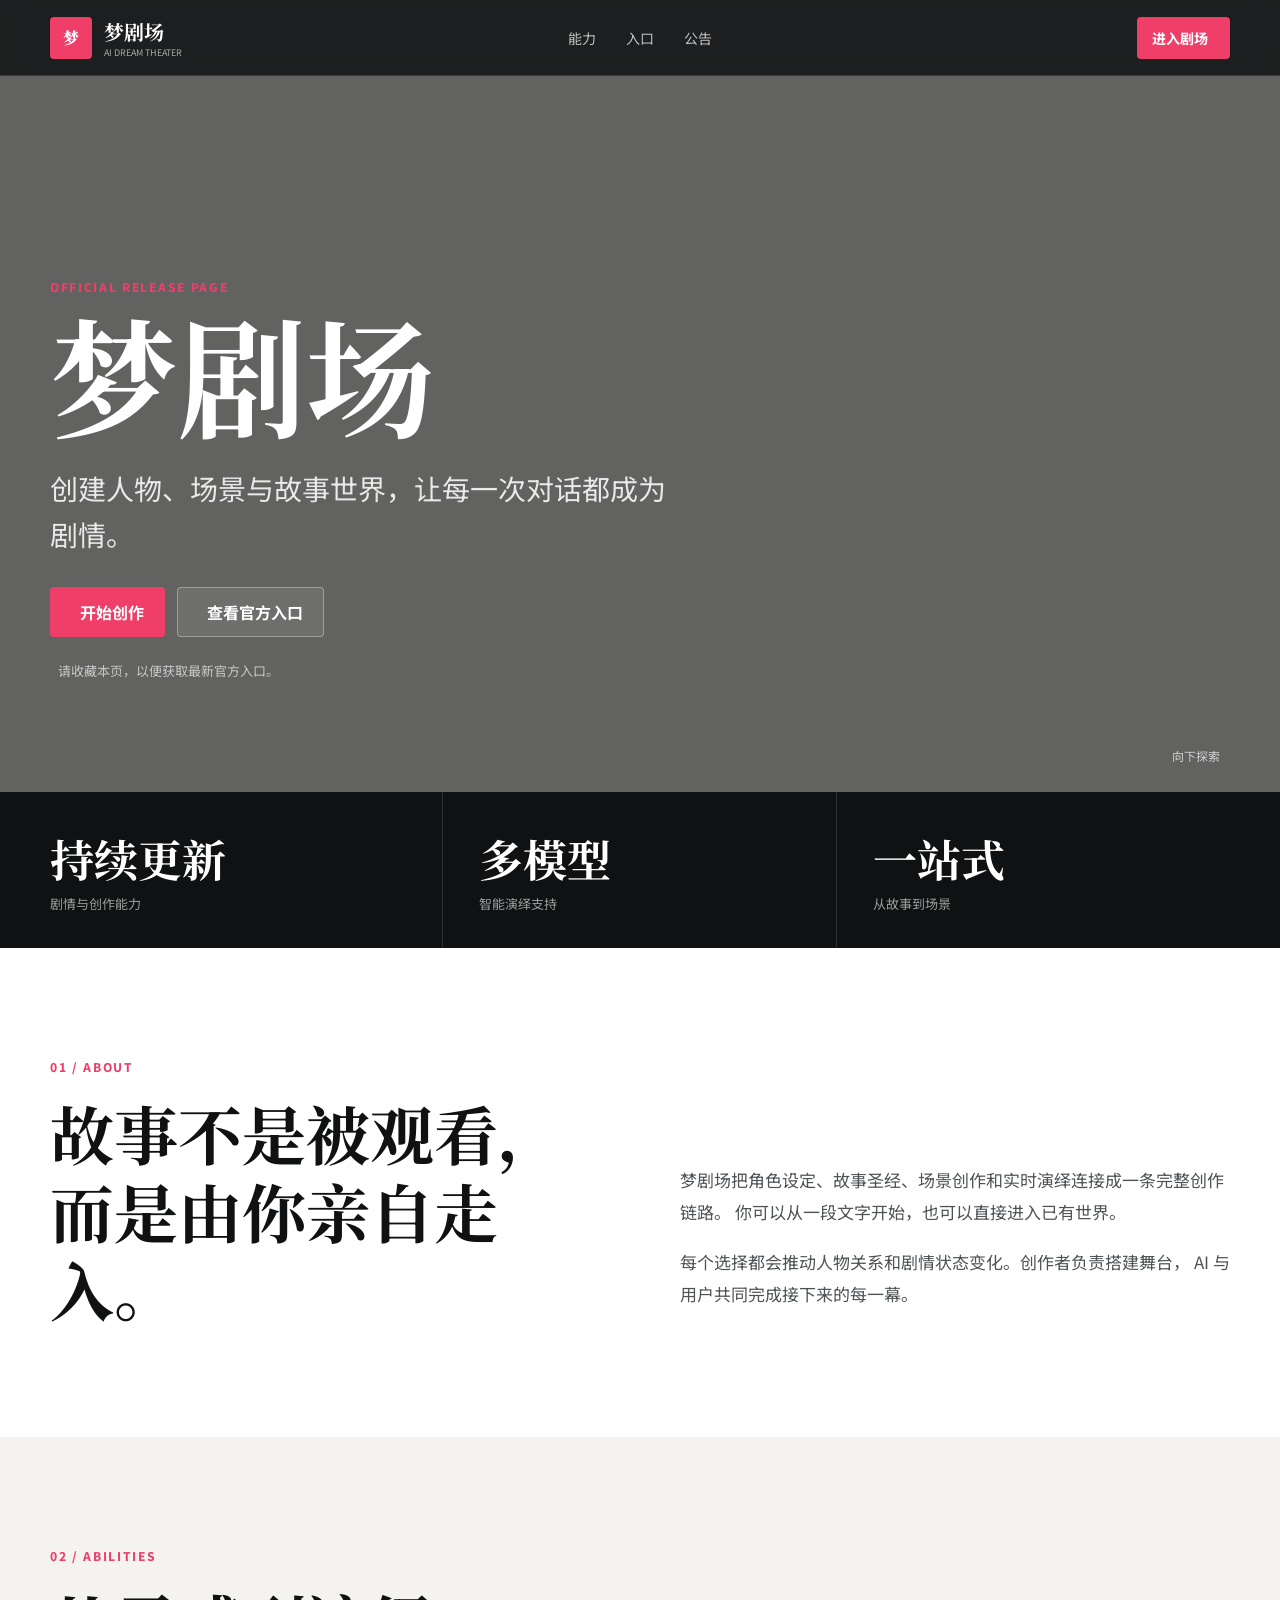
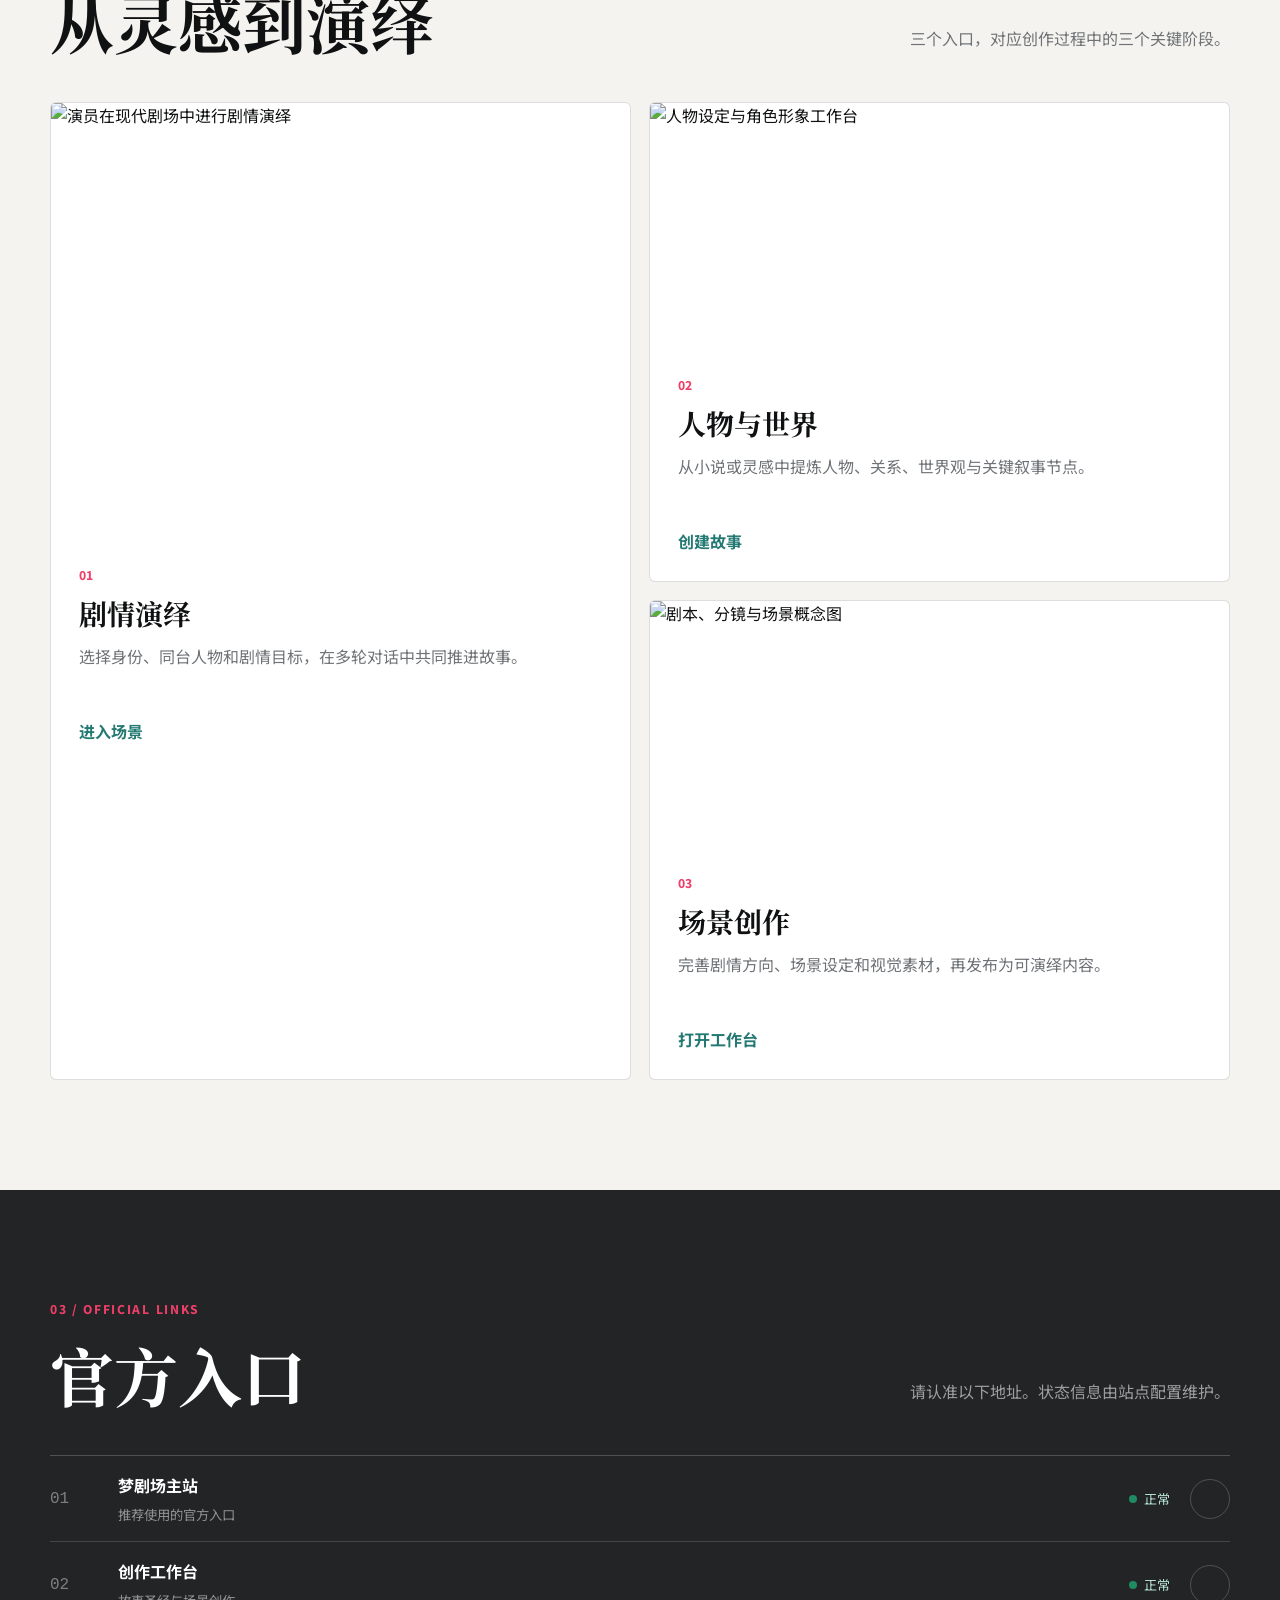
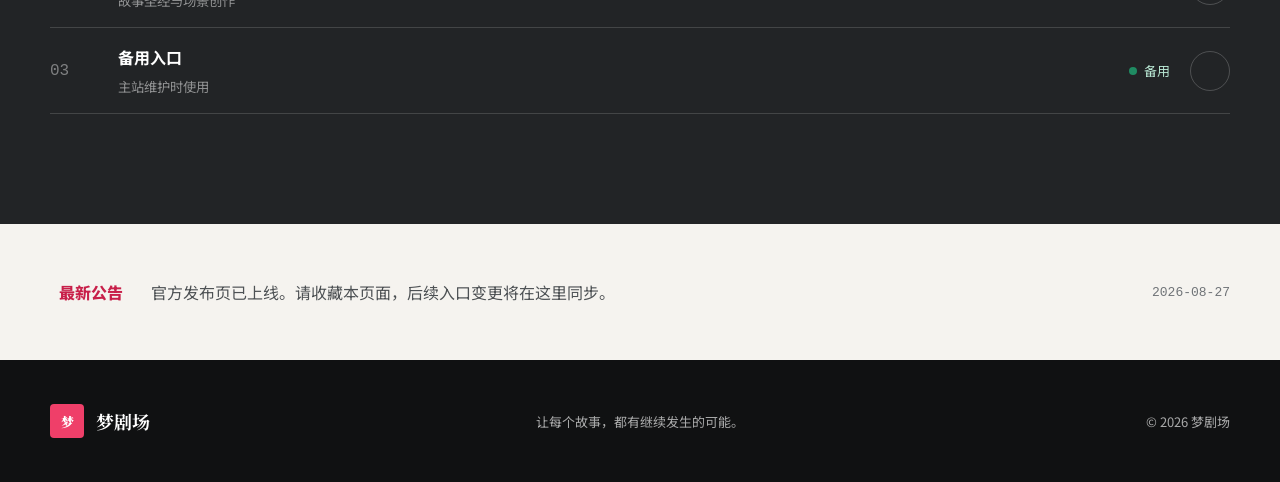
==== index.html @ 7f41c0f3 "feat: add Meng Theatre GitHub Pages site" ====
<!doctype html>
<html lang="zh-CN">
  <head>
    <meta charset="UTF-8" />
    <meta name="viewport" content="width=device-width, initial-scale=1.0" />
    <meta
      name="description"
      content="梦剧场官方发布页。进入 AI 剧情演绎、故事圣经创作与场景生成。"
    />
    <meta name="theme-color" content="#101112" />
    <meta property="og:title" content="梦剧场官方发布页" />
    <meta
      property="og:description"
      content="创建人物、场景与故事世界，让每一次对话都成为剧情。"
    />
    <link rel="icon" href="data:," />
    <title>梦剧场官方发布页</title>
    <link rel="preconnect" href="https://fonts.googleapis.com" />
    <link rel="preconnect" href="https://fonts.gstatic.com" crossorigin />
    <link
      href="https://fonts.googleapis.com/css2?family=Noto+Sans+SC:wght@400;500;600;700;800&family=Noto+Serif+SC:wght@600;700;900&display=swap"
      rel="stylesheet"
    />
    <link rel="stylesheet" href="./styles.css" />
  </head>
  <body>
    <a class="skip-link" href="#main">跳到主要内容</a>

    <header class="site-header">
      <a class="brand" href="#top" aria-label="梦剧场首页">
        <span class="brand-mark">梦</span>
        <span class="brand-copy">
          <strong data-site-name>梦剧场</strong>
          <small>AI DREAM THEATER</small>
        </span>
      </a>

      <nav aria-label="页面导航">
        <a href="#abilities">能力</a>
        <a href="#entrances">入口</a>
        <a href="#notice">公告</a>
      </nav>

      <a class="header-cta" data-primary-link href="#">
        进入剧场
        <i data-lucide="arrow-up-right" aria-hidden="true"></i>
      </a>
    </header>

    <main id="main">
      <section class="hero" id="top">
        <div class="hero-shade" aria-hidden="true"></div>
        <div class="hero-content">
          <p class="eyebrow">OFFICIAL RELEASE PAGE</p>
          <h1 data-site-name>梦剧场</h1>
          <p class="hero-lead" data-tagline>
            创建人物、场景与故事世界，让每一次对话都成为剧情。
          </p>
          <div class="hero-actions">
            <a class="button button-primary" data-primary-link href="#">
              <i data-lucide="sparkles" aria-hidden="true"></i>
              开始创作
            </a>
            <a class="button button-secondary" href="#entrances">
              <i data-lucide="radio-tower" aria-hidden="true"></i>
              查看官方入口
            </a>
          </div>
          <p class="browser-note">
            <i data-lucide="shield-check" aria-hidden="true"></i>
            请收藏本页，以便获取最新官方入口。
          </p>
        </div>
        <a class="hero-next" href="#stats" aria-label="继续浏览">
          <span>向下探索</span>
          <i data-lucide="arrow-down" aria-hidden="true"></i>
        </a>
      </section>

      <section class="stats-band" id="stats" aria-label="平台数据">
        <div class="stats-inner" id="stats-list"></div>
      </section>

      <section class="intro-band">
        <div class="section-shell intro-grid">
          <div>
            <p class="section-index">01 / ABOUT</p>
            <h2>故事不是被观看，<br />而是由你亲自走入。</h2>
          </div>
          <div class="intro-copy">
            <p>
              梦剧场把角色设定、故事圣经、场景创作和实时演绎连接成一条完整创作链路。
              你可以从一段文字开始，也可以直接进入已有世界。
            </p>
            <p>
              每个选择都会推动人物关系和剧情状态变化。创作者负责搭建舞台，
              AI 与用户共同完成接下来的每一幕。
            </p>
          </div>
        </div>
      </section>

      <section class="abilities section-shell" id="abilities">
        <div class="section-heading">
          <div>
            <p class="section-index">02 / ABILITIES</p>
            <h2>从灵感到演绎</h2>
          </div>
          <p>三个入口，对应创作过程中的三个关键阶段。</p>
        </div>

        <div class="feature-grid">
          <article class="feature-card feature-primary">
            <img
              src="https://copilot-cn.bytedance.net/api/ide/v1/text_to_image?prompt=cinematic%20Chinese%20theater%20stage%20with%20realistic%20actors%20rehearsing%20an%20emotional%20scene%2C%20modern%20interactive%20storytelling%20studio%2C%20warm%20spotlights%2C%20deep%20black%20and%20red%20palette%2C%20editorial%20photography%2C%20high%20detail%2C%20no%20text%2C%20no%20logo&image_size=landscape_4_3"
              alt="演员在现代剧场中进行剧情演绎"
            />
            <div class="feature-copy">
              <span class="feature-number">01</span>
              <h3>剧情演绎</h3>
              <p>选择身份、同台人物和剧情目标，在多轮对话中共同推进故事。</p>
              <a data-primary-link href="#">进入场景 <i data-lucide="arrow-right"></i></a>
            </div>
          </article>

          <article class="feature-card">
            <img
              src="https://copilot-cn.bytedance.net/api/ide/v1/text_to_image?prompt=realistic%20Chinese%20fantasy%20character%20design%20workspace%2C%20diverse%20character%20portraits%20and%20costume%20details%20on%20a%20studio%20wall%2C%20cinematic%20lighting%2C%20emerald%20and%20crimson%20accents%2C%20premium%20editorial%20photography%2C%20no%20text%2C%20no%20logo&image_size=landscape_4_3"
              alt="人物设定与角色形象工作台"
              loading="lazy"
            />
            <div class="feature-copy">
              <span class="feature-number">02</span>
              <h3>人物与世界</h3>
              <p>从小说或灵感中提炼人物、关系、世界观与关键叙事节点。</p>
              <a data-creator-link href="#">创建故事 <i data-lucide="arrow-right"></i></a>
            </div>
          </article>

          <article class="feature-card">
            <img
              src="https://copilot-cn.bytedance.net/api/ide/v1/text_to_image?prompt=realistic%20screenwriter%20desk%20with%20storyboards%2C%20scene%20cards%2C%20manuscript%20pages%20and%20cinematic%20concept%20art%2C%20clean%20creative%20studio%2C%20daylight%2C%20charcoal%20red%20and%20teal%20accents%2C%20high%20detail%2C%20no%20text%2C%20no%20logo&image_size=landscape_4_3"
              alt="剧本、分镜与场景概念图"
              loading="lazy"
            />
            <div class="feature-copy">
              <span class="feature-number">03</span>
              <h3>场景创作</h3>
              <p>完善剧情方向、场景设定和视觉素材，再发布为可演绎内容。</p>
              <a data-creator-link href="#">打开工作台 <i data-lucide="arrow-right"></i></a>
            </div>
          </article>
        </div>
      </section>

      <section class="entrances-band" id="entrances">
        <div class="section-shell">
          <div class="section-heading">
            <div>
              <p class="section-index">03 / OFFICIAL LINKS</p>
              <h2>官方入口</h2>
            </div>
            <p>请认准以下地址。状态信息由站点配置维护。</p>
          </div>

          <div class="entrance-list" id="entrance-list"></div>
        </div>
      </section>

      <section class="notice section-shell" id="notice">
        <div class="notice-title">
          <i data-lucide="megaphone" aria-hidden="true"></i>
          <span>最新公告</span>
        </div>
        <p id="notice-text">官方发布页已上线，请收藏本页面。</p>
        <time id="notice-date"></time>
      </section>
    </main>

    <footer>
      <div class="footer-brand">
        <span class="brand-mark">梦</span>
        <strong data-site-name>梦剧场</strong>
      </div>
      <p>让每个故事，都有继续发生的可能。</p>
      <p class="copyright">
        © <span id="year"></span> <span data-site-name>梦剧场</span>
      </p>
    </footer>

    <noscript>请启用 JavaScript 以显示最新官方入口。</noscript>
    <script src="https://unpkg.com/lucide@0.468.0/dist/umd/lucide.min.js"></script>
    <script src="./site.config.js"></script>
    <script src="./script.js"></script>
  </body>
</html>
---- styles.css ----
:root {
  --ink: #101112;
  --ink-soft: #222426;
  --paper: #f5f3ef;
  --paper-deep: #e8e5df;
  --white: #ffffff;
  --rose: #ef3f69;
  --rose-dark: #c8204a;
  --teal: #247a73;
  --green: #1f8b62;
  --muted: #6f7377;
  --line: rgba(16, 17, 18, 0.14);
  --shadow: 0 18px 50px rgba(16, 17, 18, 0.14);
  --shell: min(1180px, calc(100% - 48px));
}

* {
  box-sizing: border-box;
}

html {
  scroll-behavior: smooth;
}

body {
  margin: 0;
  color: var(--ink);
  background: var(--paper);
  font-family: "Noto Sans SC", system-ui, sans-serif;
  letter-spacing: 0;
}

a {
  color: inherit;
  text-decoration: none;
}

img {
  display: block;
  width: 100%;
}

button,
a {
  -webkit-tap-highlight-color: transparent;
}

.skip-link {
  position: fixed;
  top: 12px;
  left: 12px;
  z-index: 100;
  padding: 10px 14px;
  color: var(--white);
  background: var(--ink);
  transform: translateY(-150%);
}

.skip-link:focus {
  transform: translateY(0);
}

.site-header {
  position: fixed;
  top: 0;
  right: 0;
  left: 0;
  z-index: 20;
  display: grid;
  grid-template-columns: 1fr auto 1fr;
  align-items: center;
  min-height: 76px;
  padding: 10px max(24px, calc((100vw - 1180px) / 2));
  color: var(--white);
  background: rgba(16, 17, 18, 0.84);
  border-bottom: 1px solid rgba(255, 255, 255, 0.14);
  backdrop-filter: blur(14px);
}

.brand,
.footer-brand {
  display: inline-flex;
  align-items: center;
  gap: 12px;
}

.brand-mark {
  display: grid;
  width: 42px;
  height: 42px;
  place-items: center;
  color: var(--white);
  background: var(--rose);
  border-radius: 4px;
  font-family: "Noto Serif SC", serif;
  font-weight: 900;
}

.brand-copy {
  display: flex;
  flex-direction: column;
}

.brand-copy strong {
  font-family: "Noto Serif SC", serif;
  font-size: 20px;
}

.brand-copy small {
  color: rgba(255, 255, 255, 0.62);
  font-size: 9px;
}

nav {
  display: flex;
  gap: 30px;
  font-size: 14px;
}

nav a {
  color: rgba(255, 255, 255, 0.72);
}

nav a:hover,
nav a:focus-visible {
  color: var(--white);
}

.header-cta {
  display: inline-flex;
  align-items: center;
  justify-self: end;
  gap: 7px;
  padding: 11px 15px;
  color: var(--white);
  background: var(--rose);
  border-radius: 4px;
  font-size: 14px;
  font-weight: 700;
}

.header-cta svg,
.button svg,
.feature-copy a svg,
.browser-note svg,
.notice-title svg {
  width: 17px;
  height: 17px;
  flex: 0 0 auto;
}

.hero {
  position: relative;
  display: flex;
  min-height: min(820px, 88vh);
  align-items: flex-end;
  color: var(--white);
  background-image: url("https://copilot-cn.bytedance.net/api/ide/v1/text_to_image?prompt=grand%20modern%20Chinese%20theater%20interior%2C%20empty%20stage%20ready%20for%20an%20immersive%20story%2C%20crimson%20curtains%2C%20warm%20spotlights%2C%20subtle%20futuristic%20interactive%20screens%2C%20cinematic%20architectural%20photography%2C%20realistic%2C%20high%20detail%2C%20no%20people%2C%20no%20text%2C%20no%20logo&image_size=landscape_16_9");
  background-position: center;
  background-size: cover;
}

.hero-shade {
  position: absolute;
  inset: 0;
  background: rgba(9, 10, 11, 0.62);
}

.hero-content {
  position: relative;
  z-index: 1;
  width: var(--shell);
  margin: 0 auto;
  padding: 150px 0 112px;
}

.eyebrow,
.section-index {
  margin: 0 0 18px;
  color: var(--rose);
  font-size: 12px;
  font-weight: 800;
  letter-spacing: 0.14em;
}

.hero h1 {
  max-width: 800px;
  margin: 0;
  font-family: "Noto Serif SC", serif;
  font-size: clamp(64px, 10vw, 132px);
  line-height: 0.95;
  letter-spacing: 0;
}

.hero-lead {
  max-width: 620px;
  margin: 30px 0;
  color: rgba(255, 255, 255, 0.86);
  font-size: clamp(18px, 2.4vw, 28px);
  line-height: 1.65;
}

.hero-actions {
  display: flex;
  flex-wrap: wrap;
  gap: 12px;
}

.button {
  display: inline-flex;
  min-height: 50px;
  align-items: center;
  justify-content: center;
  gap: 9px;
  padding: 0 20px;
  border: 1px solid transparent;
  border-radius: 4px;
  font-weight: 700;
}

.button-primary {
  color: var(--white);
  background: var(--rose);
}

.button-primary:hover {
  background: var(--rose-dark);
}

.button-secondary {
  color: var(--white);
  background: rgba(255, 255, 255, 0.08);
  border-color: rgba(255, 255, 255, 0.32);
}

.browser-note {
  display: flex;
  align-items: center;
  gap: 8px;
  margin: 24px 0 0;
  color: rgba(255, 255, 255, 0.64);
  font-size: 13px;
}

.hero-next {
  position: absolute;
  right: max(24px, calc((100vw - 1180px) / 2));
  bottom: 28px;
  z-index: 1;
  display: flex;
  align-items: center;
  gap: 10px;
  color: rgba(255, 255, 255, 0.7);
  font-size: 12px;
}

.hero-next svg {
  width: 18px;
}

.stats-band {
  color: var(--white);
  background: var(--ink);
}

.stats-inner {
  display: grid;
  width: var(--shell);
  margin: 0 auto;
  grid-template-columns: repeat(3, 1fr);
}

.stat {
  padding: 34px 0;
  border-right: 1px solid rgba(255, 255, 255, 0.13);
}

.stat + .stat {
  padding-left: 36px;
}

.stat:last-child {
  border-right: 0;
}

.stat strong {
  display: block;
  font-family: "Noto Serif SC", serif;
  font-size: clamp(28px, 4vw, 44px);
}

.stat span {
  color: rgba(255, 255, 255, 0.58);
  font-size: 13px;
}

.section-shell {
  width: var(--shell);
  margin: 0 auto;
}

.intro-band {
  padding: 110px 0;
  background: var(--white);
}

.intro-grid {
  display: grid;
  grid-template-columns: 1fr 1fr;
  gap: 80px;
}

.intro-grid h2,
.section-heading h2 {
  margin: 0;
  font-family: "Noto Serif SC", serif;
  font-size: clamp(36px, 5vw, 64px);
  line-height: 1.22;
}

.intro-copy {
  align-self: end;
  color: #4f5356;
  font-size: 17px;
  line-height: 1.9;
}

.intro-copy p:first-child {
  margin-top: 0;
}

.abilities {
  padding: 110px 0;
}

.section-heading {
  display: flex;
  align-items: end;
  justify-content: space-between;
  gap: 40px;
  margin-bottom: 42px;
}

.section-heading > p {
  max-width: 390px;
  margin: 0 0 8px;
  color: var(--muted);
  line-height: 1.7;
}

.feature-grid {
  display: grid;
  grid-template-columns: repeat(2, 1fr);
  gap: 18px;
}

.feature-card {
  overflow: hidden;
  background: var(--white);
  border: 1px solid var(--line);
  border-radius: 6px;
}

.feature-primary {
  grid-row: span 2;
}

.feature-card img {
  height: 240px;
  object-fit: cover;
}

.feature-primary img {
  height: 430px;
}

.feature-copy {
  padding: 28px;
}

.feature-number {
  color: var(--rose);
  font-size: 12px;
  font-weight: 800;
}

.feature-copy h3 {
  margin: 8px 0 10px;
  font-family: "Noto Serif SC", serif;
  font-size: 28px;
}

.feature-copy p {
  min-height: 54px;
  margin: 0 0 22px;
  color: var(--muted);
  line-height: 1.7;
}

.feature-copy a {
  display: inline-flex;
  align-items: center;
  gap: 8px;
  color: var(--teal);
  font-weight: 700;
}

.entrances-band {
  padding: 110px 0;
  color: var(--white);
  background: var(--ink-soft);
}

.entrances-band .section-heading > p {
  color: rgba(255, 255, 255, 0.56);
}

.entrance-list {
  border-top: 1px solid rgba(255, 255, 255, 0.2);
}

.entrance {
  display: grid;
  grid-template-columns: 48px 1fr auto auto;
  align-items: center;
  gap: 20px;
  min-height: 86px;
  border-bottom: 1px solid rgba(255, 255, 255, 0.15);
}

.entrance-index {
  color: rgba(255, 255, 255, 0.42);
  font-family: ui-monospace, monospace;
}

.entrance-copy strong {
  display: block;
  margin-bottom: 4px;
}

.entrance-copy small {
  color: rgba(255, 255, 255, 0.5);
}

.entrance-status {
  display: inline-flex;
  align-items: center;
  gap: 7px;
  color: #b9e8d4;
  font-size: 13px;
}

.status-dot {
  width: 8px;
  height: 8px;
  background: var(--green);
  border-radius: 50%;
}

.entrance-arrow {
  display: grid;
  width: 40px;
  height: 40px;
  place-items: center;
  border: 1px solid rgba(255, 255, 255, 0.2);
  border-radius: 50%;
}

.entrance-arrow svg {
  width: 18px;
}

.notice {
  display: grid;
  grid-template-columns: auto 1fr auto;
  align-items: center;
  gap: 28px;
  padding-top: 56px;
  padding-bottom: 56px;
}

.notice-title {
  display: flex;
  align-items: center;
  gap: 9px;
  color: var(--rose-dark);
  font-weight: 800;
}

.notice p {
  margin: 0;
  color: #4d5154;
}

.notice time {
  color: var(--muted);
  font-family: ui-monospace, monospace;
  font-size: 13px;
}

footer {
  display: grid;
  grid-template-columns: 1fr auto 1fr;
  align-items: center;
  gap: 28px;
  padding: 44px max(24px, calc((100vw - 1180px) / 2));
  color: rgba(255, 255, 255, 0.64);
  background: var(--ink);
  font-size: 13px;
}

footer .brand-mark {
  width: 34px;
  height: 34px;
}

footer strong {
  color: var(--white);
  font-family: "Noto Serif SC", serif;
  font-size: 18px;
}

footer p {
  margin: 0;
}

.copyright {
  justify-self: end;
}

a:focus-visible {
  outline: 3px solid #65cfc3;
  outline-offset: 3px;
}

@media (max-width: 760px) {
  :root {
    --shell: min(100% - 32px, 1180px);
  }

  .site-header {
    grid-template-columns: 1fr auto;
    min-height: 66px;
    padding: 8px 16px;
  }

  .brand-copy small,
  .site-header nav {
    display: none;
  }

  .brand-mark {
    width: 38px;
    height: 38px;
  }

  .header-cta {
    padding: 10px 12px;
  }

  .hero {
    min-height: 84vh;
  }

  .hero-content {
    padding: 128px 0 94px;
  }

  .hero h1 {
    font-size: 64px;
  }

  .hero-lead {
    font-size: 18px;
  }

  .hero-actions {
    display: grid;
  }

  .button {
    width: 100%;
  }

  .hero-next {
    display: none;
  }

  .stats-inner {
    grid-template-columns: 1fr;
  }

  .stat,
  .stat + .stat {
    padding: 22px 0;
    border-right: 0;
    border-bottom: 1px solid rgba(255, 255, 255, 0.13);
  }

  .stat:last-child {
    border-bottom: 0;
  }

  .intro-band,
  .abilities,
  .entrances-band {
    padding: 72px 0;
  }

  .intro-grid,
  .feature-grid {
    grid-template-columns: 1fr;
    gap: 30px;
  }

  .intro-grid {
    gap: 36px;
  }

  .section-heading {
    align-items: start;
    flex-direction: column;
    gap: 18px;
  }

  .feature-primary {
    grid-row: auto;
  }

  .feature-card img,
  .feature-primary img {
    height: 250px;
  }

  .entrance {
    grid-template-columns: 34px 1fr auto;
    gap: 12px;
    padding: 16px 0;
  }

  .entrance-status {
    display: none;
  }

  .notice {
    grid-template-columns: 1fr;
    gap: 12px;
  }

  footer {
    grid-template-columns: 1fr;
    text-align: left;
  }

  .copyright {
    justify-self: start;
  }
}

@media (prefers-reduced-motion: reduce) {
  html {
    scroll-behavior: auto;
  }
}
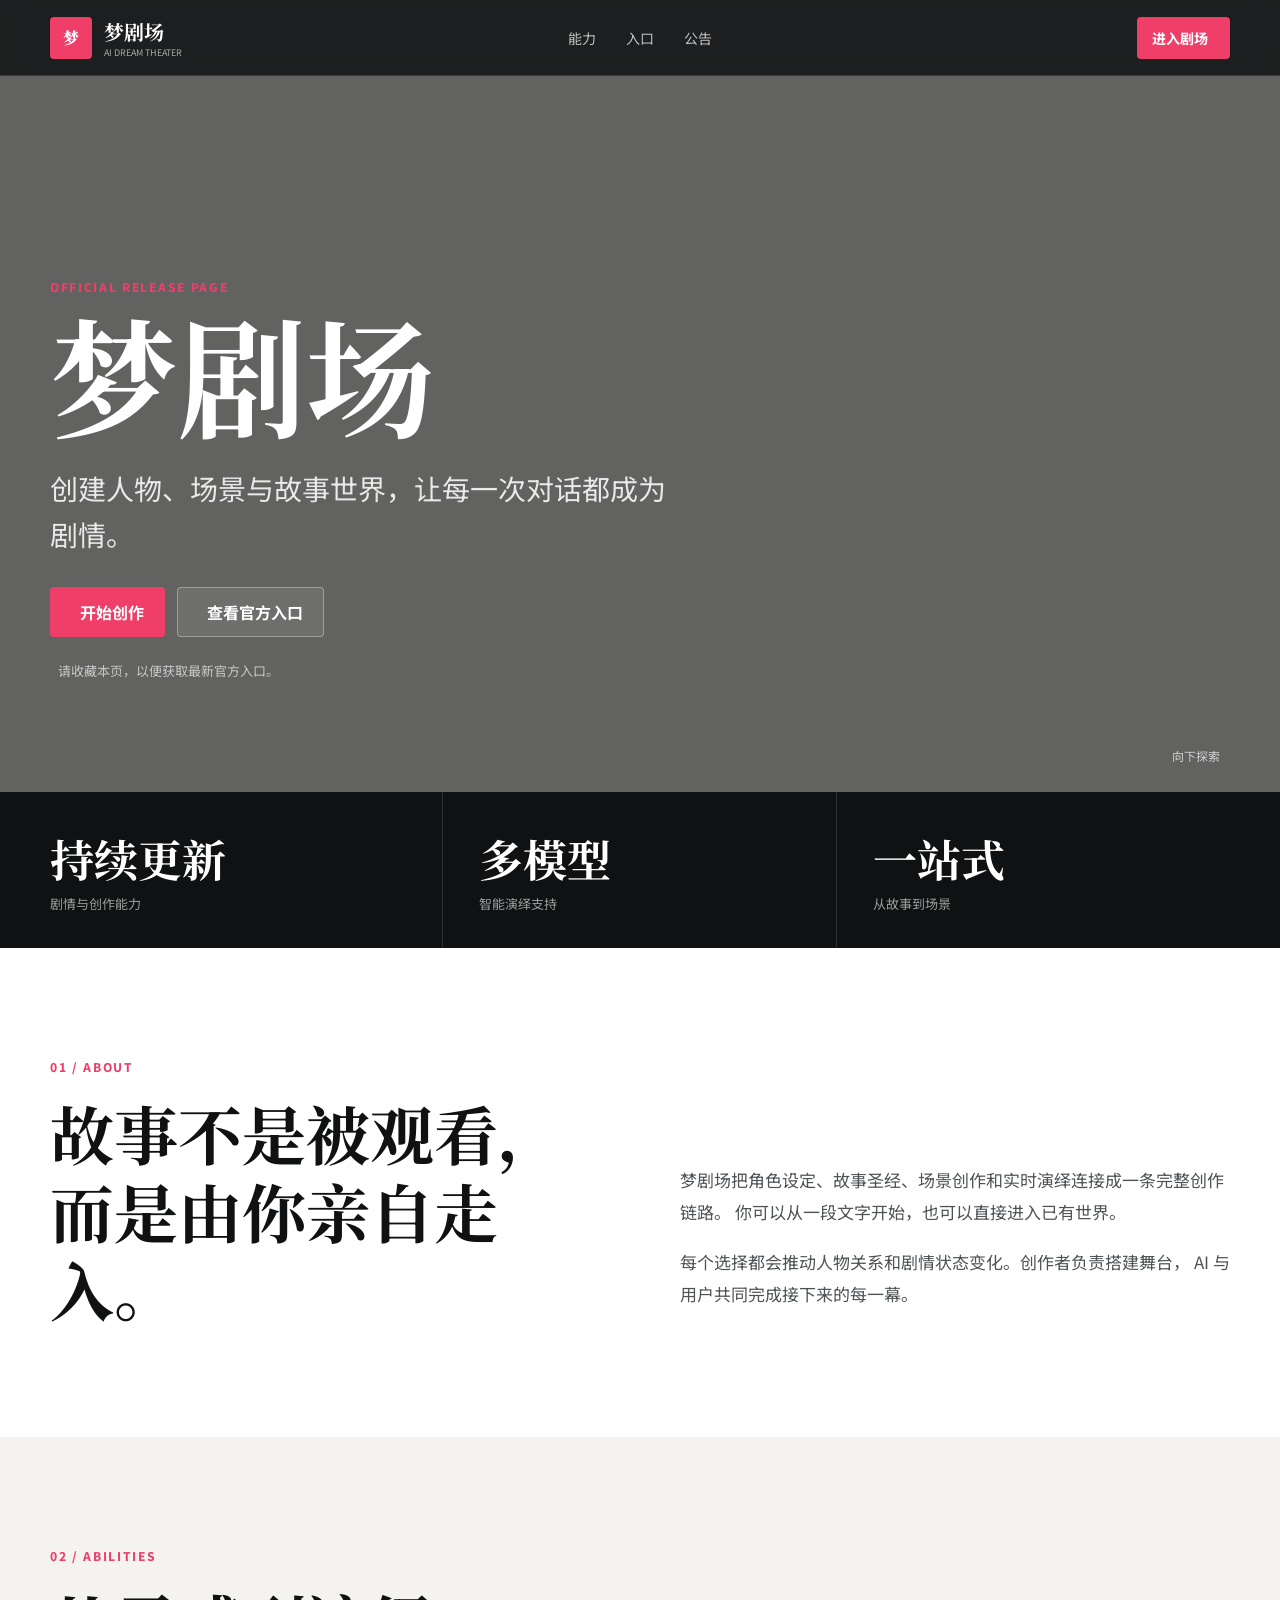
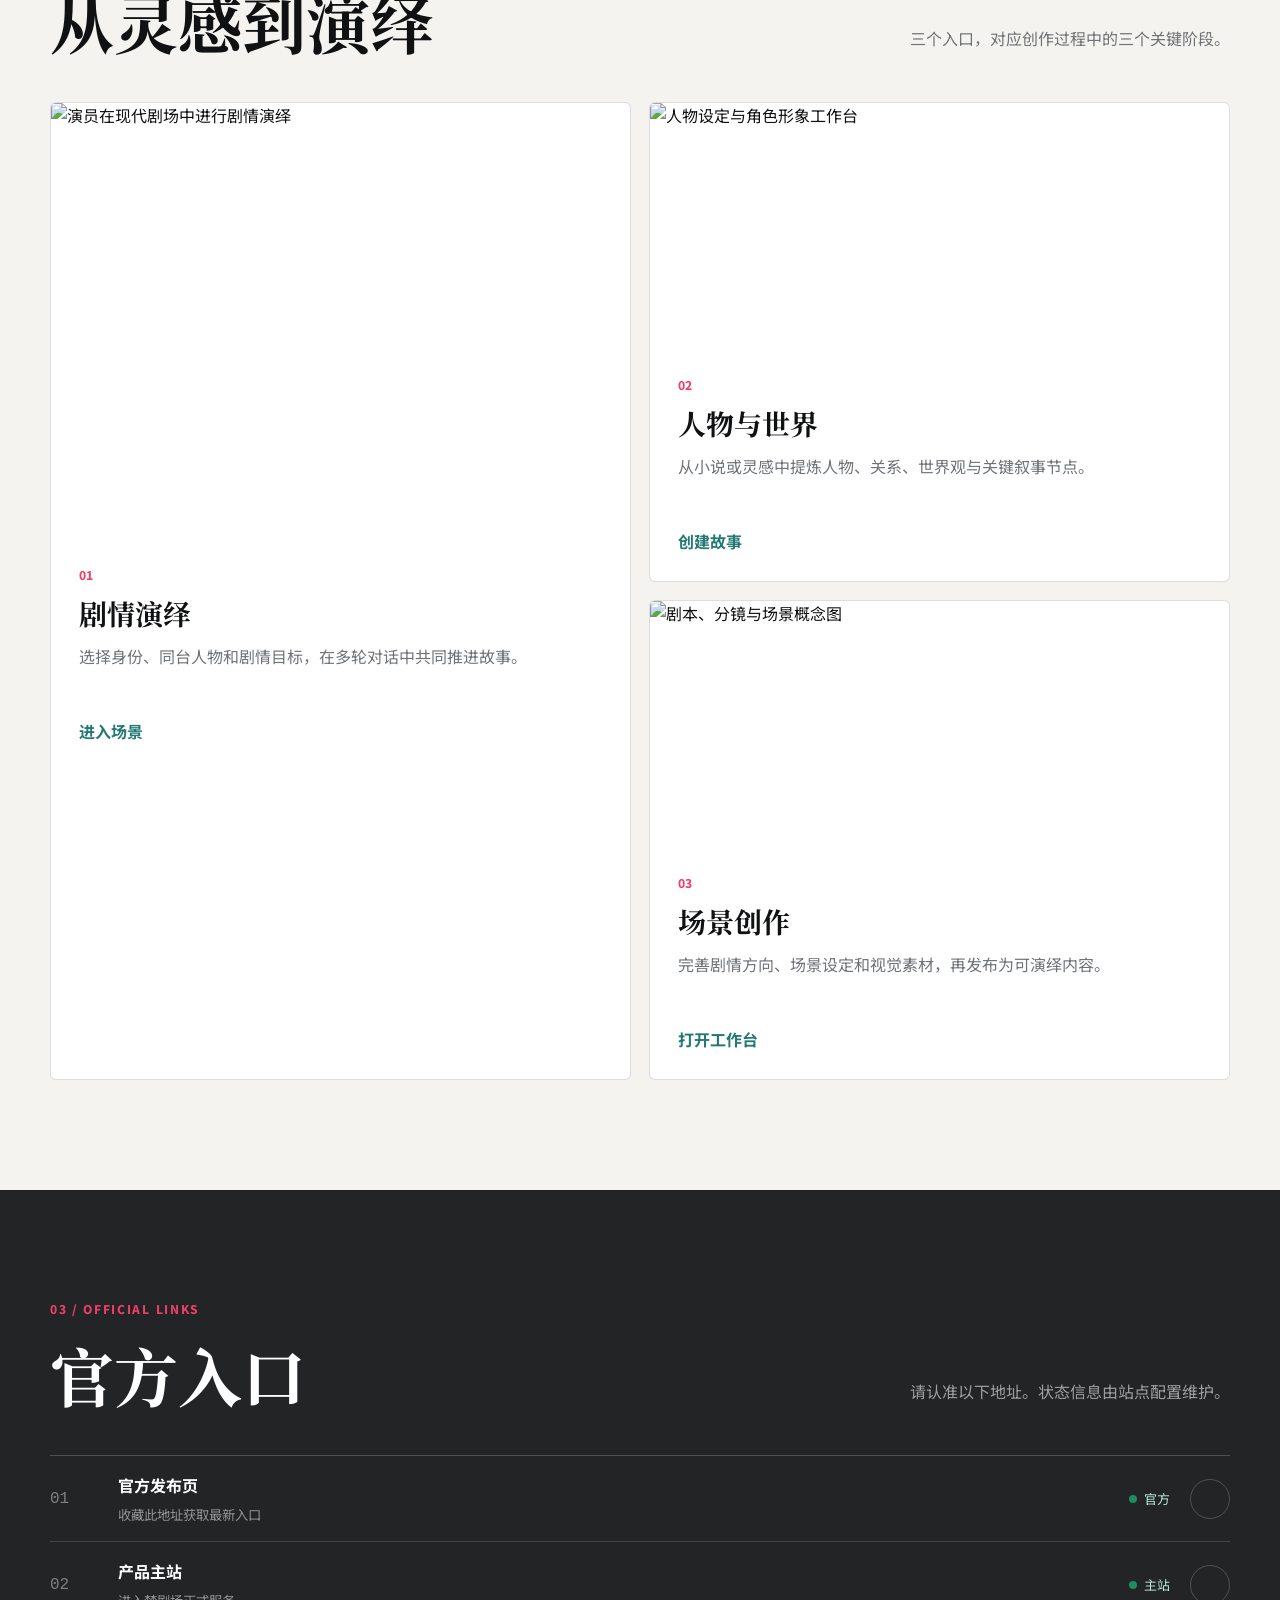
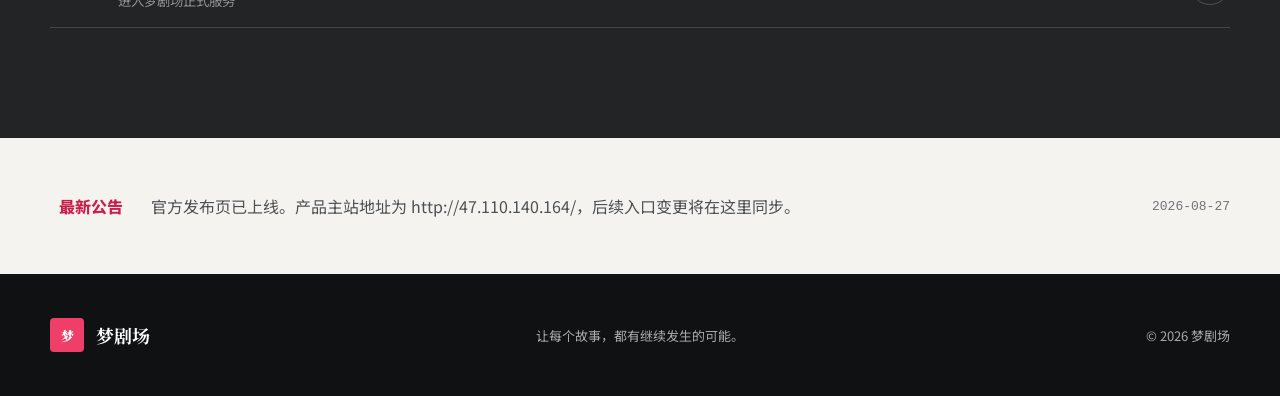
==== commit b20866c6: "chore: bust page asset cache" ====
--- a/index.html
+++ b/index.html
@@ -190,7 +190,7 @@
 
     <noscript>请启用 JavaScript 以显示最新官方入口。</noscript>
     <script src="https://unpkg.com/lucide@0.468.0/dist/umd/lucide.min.js"></script>
-    <script src="./site.config.js"></script>
-    <script src="./script.js"></script>
+    <script src="./site.config.js?v=fb0c1aa"></script>
+    <script src="./script.js?v=fb0c1aa"></script>
   </body>
 </html>
